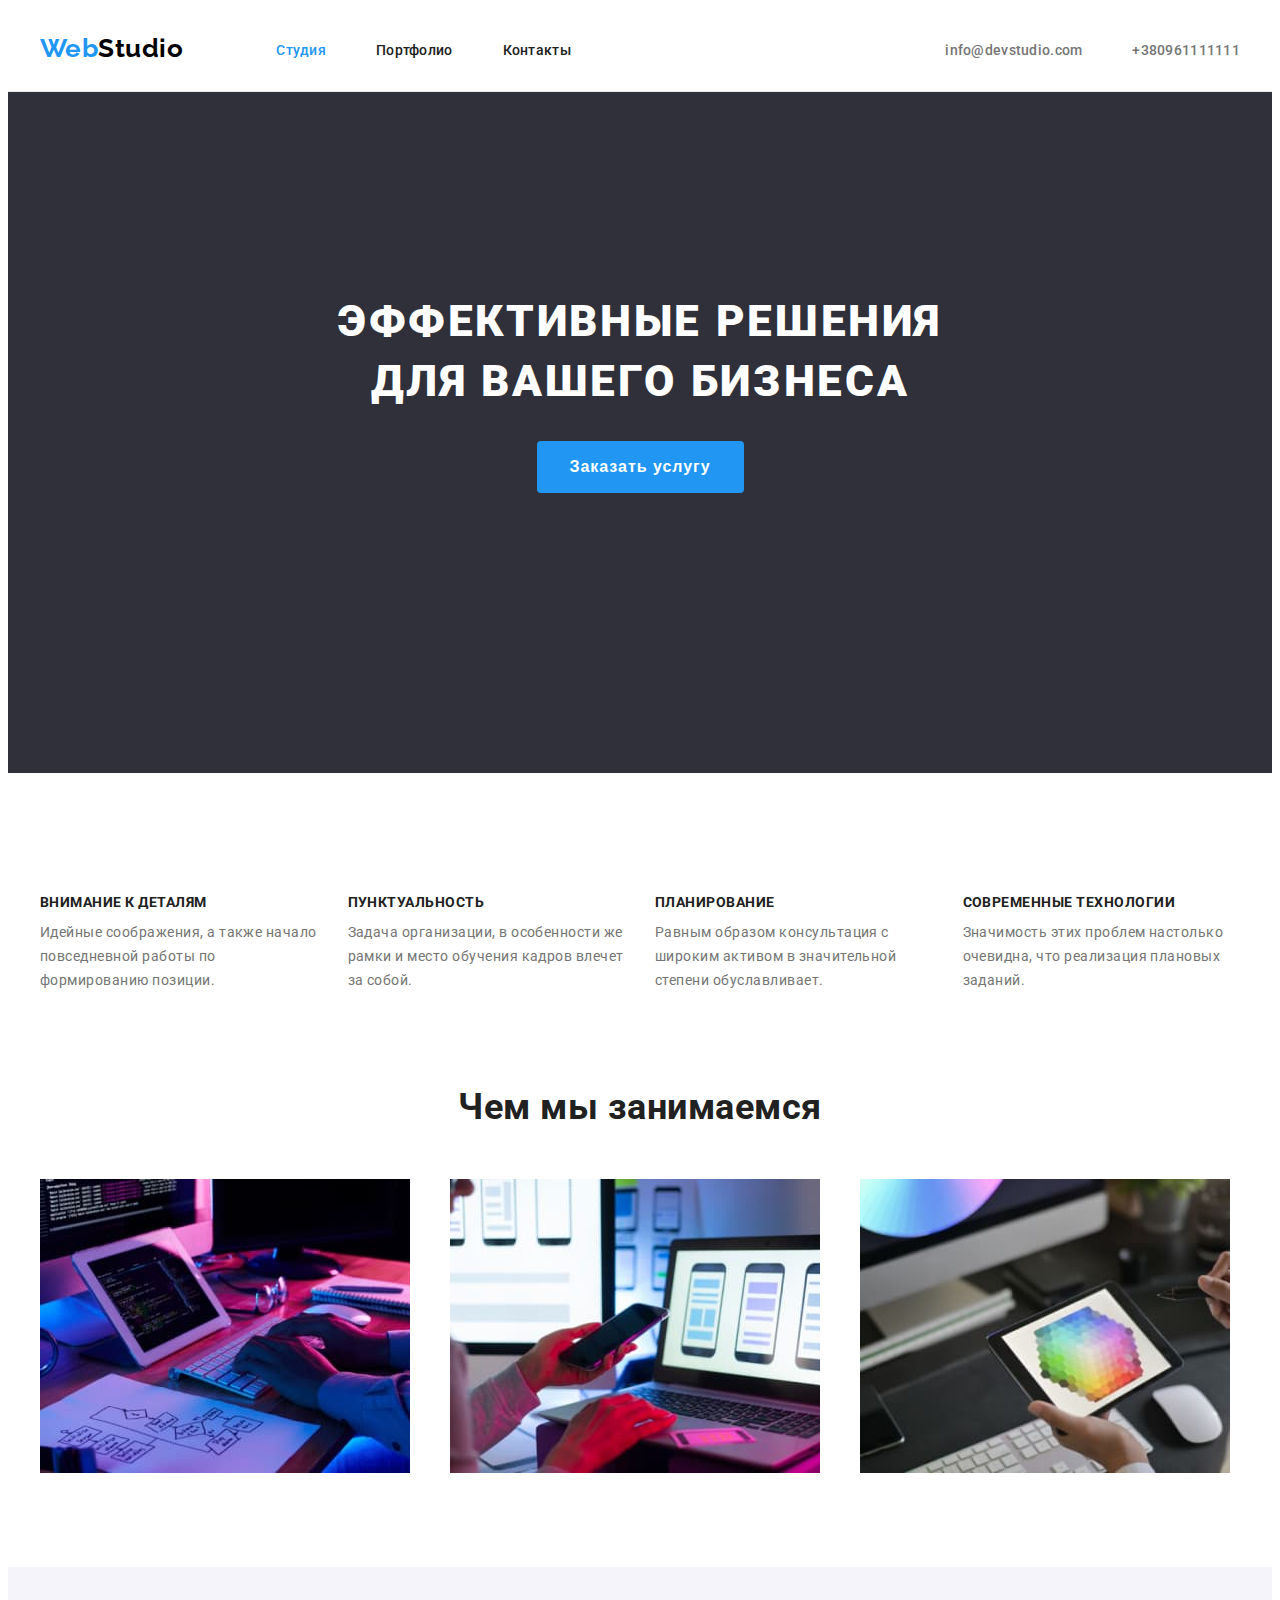
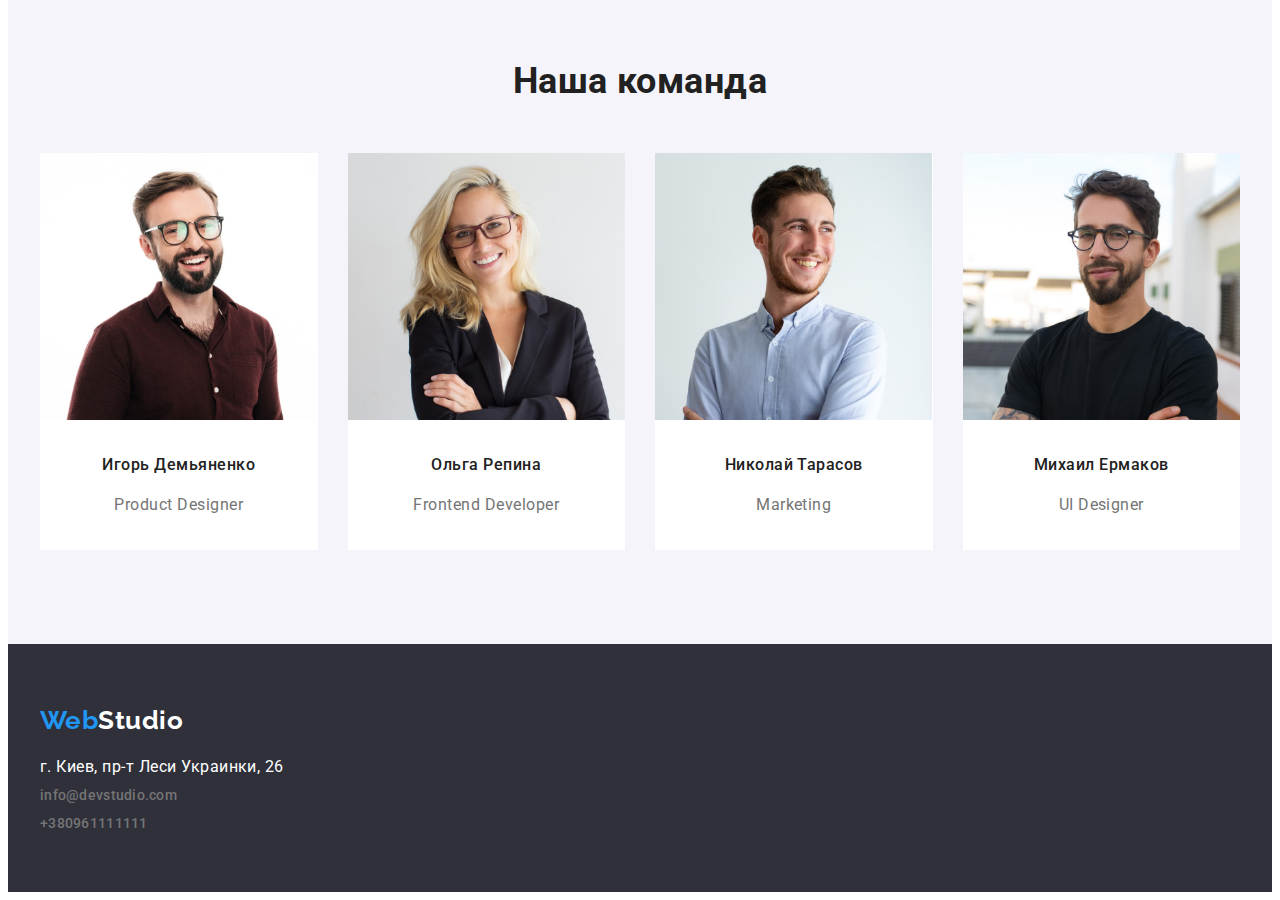
==== index.html @ ab089c3b "clone repositories" ====
<!DOCTYPE html>
<html lang="ru">
  <head>
    <meta charset="UTF-8" />
    <meta http-equiv="X-UA-Compatible" content="IE=edge" />
    <meta name="viewport" content="width=device-width, initial-scale=1.0" />
    <title>WebStudio</title>
    <link rel="preconnect" href="https://fonts.googleapis.com" />
    <link rel="preconnect" href="https://fonts.gstatic.com" crossorigin />
    <link
      href="https://fonts.googleapis.com/css2?family=Raleway:wght@700&family=Roboto:wght@400;500;700;900&display=swap"
      rel="stylesheet"
    />
    <link
      rel="stylesheet"
      href="https://cdnjs.cloudflare.com/ajax/libs/modern-normalize/1.1.0/modern-normalize.min.css"
      integrity="sha512-wpPYUAdjBVSE4KJnH1VR1HeZfpl1ub8YT/NKx4PuQ5NmX2tKuGu6U/JRp5y+Y8XG2tV+wKQpNHVUX03MfMFn9Q=="
      crossorigin="anonymous"
      referrerpolicy="no-referrer"
    />
    <link rel="stylesheet" href="./css/style.css" />
  </head>
  <body>
    <header class="page-header">
      <!-- Навигация по сайту -->
      <div class="container">
        <div class="container-flex">
          <nav class="site-nav">
            <a class="logo" href="./index.html" lang="en">
              <span class="logo-style">Web</span>Studio
            </a>
            <ul class="site-nav">
              <li class="list">
                <a class="link link-style" href="./index.html">Студия</a>
              </li>

              <li class="list">
                <a class="link" href="./portfolio.html">Портфолио</a>
              </li>

              <li class="list">
                <a class="link" href="">Контакты</a>
              </li>
            </ul>
          </nav>
          <!-- Контакты -->
          <ul class="contacts">
            <li class="list">
              <a class="link" href="mailto:info@devstudio.com"
                >info@devstudio.com</a
              >
            </li>

            <li class="list">
              <a class="link" href="tell:+380961111111"
                >+380961111111</a
              >
            </li>
          </ul>
        </div>
      </div>
    </header>

    <!-- Герой -->
    <main>
      <section class="hero">
        <div class="container">
          <h1 class="hero-title">Эффективные решения для вашего бизнеса</h1>
          <button class="hero-btn" type="button">Заказать услугу</button>
        </div>
      </section>
      <!-- Особенности -->
      <section class="section">
        <div class="container">
          <h2 class="hidden">Преимущества</h2>
          <ul class="features-list">
            <li class="list">
              <h3 class="section-subtitle">Внимание к деталям</h3>
              <p class="section-text">
                Идейные соображения, а также начало повседневной работы по
                формированию позиции.
              </p>
            </li>

            <li class="list">
              <h3 class="section-subtitle">Пунктуальность</h3>
              <p class="section-text">
                Задача организации, в особенности же рамки и место обучения
                кадров влечет за собой.
              </p>
            </li>

            <li class="list">
              <h3 class="section-subtitle">Планирование</h3>
              <p class="section-text">
                Равным образом консультация с широким активом в значительной
                степени обуславливает.
              </p>
            </li>

            <li class="list">
              <h3 class="section-subtitle">Современные технологии</h3>
              <p class="section-text">
                Значимость этих проблем настолько очевидна, что реализация
                плановых заданий.
              </p>
            </li>
          </ul>
        </div>
      </section>
      <!-- Чем мы занимаемся -->
      <section class="section section-gap">
        <div class="container">
          <h2 class="section-title">Чем мы занимаемся</h2>
          <ul class="images-list">
            <li class="image">
              <img
                src="./images/img-one.jpg"
                alt="Человек печатает на клавиатуре"
              />
            </li>

            <li class="image">
              <img
                src="./images/img-two.jpg"
                alt="Человек выбирает интерефейс на телефоне"
              />
            </li>

            <li class="image">
              <img
                class="img"
                src="./images/img-three.jpg"
                alt="Человек рисует на планшете"
              />
            </li>
          </ul>
        </div>
      </section>
      <!-- Команда -->
      <section class="section section-color">
        <div class="container">
          <h2 class="section-title">Наша команда</h2>
          <ul class="team-list">
            <li class="team-member">
              <div class="image-thumb">
                <img
                  src="./images/photo-one.jpg"
                  alt="Фото члена команды"
                />
              </div>

              <div class="card-userpic">
                <h3 class="userpic">Игорь Демьяненко</h3>
                <p class="userpic-description" lang="en">Product Designer</p>
              </div>
            </li>

            <li class="team-member">
              <div class="image-thumb">
                <img
                  src="./images/photo-two.jpg"
                  alt="Фото члена команды"
                />
              </div>

              <div class="card-userpic">
                <h3 class="userpic">Ольга Репина</h3>
                <p class="userpic-description" lang="en">Frontend Developer</p>
              </div>
            </li>

            <li class="team-member">
              <div class="image-thumb">
                <img
                  src="./images/photo-three.jpg"
                  alt="Фото члена команды"
                />
              </div>

              <div class="card-userpic">
                <h3 class="userpic">Николай Тарасов</h3>
                <p class="userpic-description" lang="en">Marketing</p>
              </div>
            </li>

            <li class="team-member">
              <div class="image-thumb">
                <img
                  src="./images/photo-four.jpg"
                  alt="Фото члена команды"
                />
              </div>

              <div class="card-userpic">
                <h3 class="userpic">Михаил Ермаков</h3>
                <p class="userpic-description" lang="en">UI Designer</p>
              </div>
            </li>
          </ul>
        </div>
      </section>
    </main>
    <!-- Подвал -->
    <footer class="footer">
      <div class="container footer-container">
        <a class="logo" href="./index.html" lang="en">
          <span class="logo-style">Web</span
          ><span class="logo-style-footer">Studio</span></a
        >
        <address class="footer-text">г. Киев, пр-т Леси Украинки, 26</address>
        <ul class="footer-contacts-list">
          <li class="list">
            <a class="link" href="mailto:info@devstudio.com"
              >info@devstudio.com</a
            >
          </li>

          <li class="list">
            <a class="link" href="tell:+380961111111"
              >+380961111111</a
            >
          </li>
        </ul>
      </div>
    </footer>
  </body>
</html>
---- css/style.css ----
/* Utilites */
:root {
  --primery-text-color: #757575;
  --title-text-color: #212121;
  --accent-color: #fff;
  --style-color: #2196f3;
  --gap: 30px;
  --section-gap: 50px;
}

body {
  color: var(--primery-text-color);
  font-family: Roboto, sans-serif;
  letter-spacing: 0.03em;
  background-color: var(--accent-color);
}

h1,
h2,
h3,
h4,
h5,
h6,
ul,
p {
  margin: 0;
  padding: 0;
  list-style: none;
}

img {
  max-width: 100%;
  height: auto;
  display: block;
}

.container {
  width: 1200px;
  margin-left: auto;
  margin-right: auto;
  padding-left: 15px;
  padding-right: 15px;
}

.container-flex {
  display: flex;
}

.hidden {
  visibility: hidden;
}


/* Header */
.page-header {
  border-bottom: 1px solid #ececec;
}

/* Logo */
.logo {
  font-family: Raleway, sans-serif;
  font-weight: 700;
  font-size: 26px;
  line-height: 1.3;
  text-decoration: none;

  color: #000;

  margin-right: 93px;
  margin-top: 24px;
  margin-bottom: 25px;
}

.logo-style {
  color: var(--style-color);
}

.logo-style-footer {
  color: var(--accent-color);
}

/* Site navigation */
.site-nav {
  display: flex;
  align-items: center;
}

.site-nav .list + .list {
  margin-left: var(--section-gap);
}

.site-nav .link {
  font-weight: 500;
  font-size: 14px;
  line-height: 1.14;
  letter-spacing: 0.02em;
  text-decoration: none;

  padding-top: 10px;
  padding-bottom: 10px;

  color: var(--title-text-color);
}

.site-nav .link:hover,
.site-nav .link:focus {
  color: var(--style-color);
}

.site-nav .link-style {
  color: var(--style-color);
}

/* Contacts */
.contacts {
  display: flex;
  margin-left: auto;
  align-items: center;
}

.contacts .list + .list {
  margin-left: var(--section-gap);
}

.contacts .link {
  text-decoration: none;
  font-weight: 500;
  font-size: 14px;
  line-height: 1.14;
  letter-spacing: 0.02em;

  padding-top: 10px;
  padding-bottom: 10px;

  color: inherit;
}

.contacts .link:hover,
.contacts .link:focus {
  color: var(--style-color);
}

/* Hero */
.hero {
  background-color: #2f303a;
  text-align: center;
  padding-top: 200px;
  padding-bottom: 280px;
}

.hero-title {
  font-weight: 900;
  font-size: 44px;
  line-height: 1.36;
  letter-spacing: 0.06em;
  text-transform: uppercase;
  color: var(--accent-color);

  max-width: 696px;
  margin-bottom: var(--gap);
  margin-left: auto;
  margin-right: auto;
}

.hero-btn {
  cursor: pointer;
  font-weight: 700;
  font-size: 16px;
  line-height: 1.87;
  align-items: center;
  letter-spacing: 0.06em;

  color: var(--accent-color);
  background-color: var(--style-color);

  padding: 10px 32px;
  border: 1px solid transparent;
  border-radius: 4px;
}

.hero-btn:hover,
.hero-btn:focus {
  background-color: #188ce8;
}

/* Sections */
.section {
  padding-top: 94px;
  padding-bottom: 94px;
}

/* Features */
.section-title {
  font-weight: 700;
  font-size: 36px;
  line-height: 1.16;
  text-align: center;
  color: var(--title-text-color);
}

.section-subtitle {
  font-weight: 700;
  font-size: 14px;
  line-height: 1.14;
  text-transform: uppercase;
  color: var(--title-text-color);
  margin-bottom: 10px;
}

.section-text {
  font-size: 14px;
  line-height: 1.71;
}

.section-color {
  background-color: #f5f4fa;
}

.features-list {
  display: flex;
  flex-wrap: wrap;
  margin-left: calc(-1 * var(--gap));
  margin-top: calc(-1 * var(--gap));
}

.features-list > .list {
  flex-basis: calc(100% / 4 - var(--gap));
  margin-left: var(--gap);
  margin-top: var(--gap);
}

/* Our classes */

.section-gap {
  padding-top: 0;
}

.section-title {
  margin-bottom: var(--section-gap);
}

.images-list {
  display: flex;
  flex-wrap: wrap;
  margin-left: calc(-1 * var(--gap));
  margin-top: calc(-1 * var(--gap));
}

.images-list > .image {
  flex-basis: calc(100% / 3 - 30px);
  margin-left: var(--gap);
  margin-top: var(--gap);
}

/* Our team */
section-title {
  margin-bottom: var(--section-gap);
}

.team-list {
  display: flex;
  flex-wrap: wrap;
  margin-left: calc(-1 * var(--gap));
  margin-top: calc(-1 * var(--gap));
}

.team-list > .team-member {
  flex-basis: calc(100% / 4 - 30px);
  margin-left: var(--gap);
  margin-top: var(--gap);

  background-color: var(--accent-color);
}

.userpic {
  font-weight: 500;
  font-size: 16px;
  line-height: 1.87;
  text-align: center;
  color: var(--title-text-color);
  margin-bottom: 10px;
}

.userpic-description {
  font-size: 16px;
  line-height: 1.87;
  text-align: center;
}

.card-userpic {
  padding-top: 30px;
  padding-bottom: 30px;
}

/* Buttons*/
.button {
  display: flex;
  justify-content: center;
  margin-bottom: var(--section-gap);
}

.button .list-button {
  color: var(--title-text-color);
  background-color: #f5f4fa;
  cursor: pointer;
}

.button .list-button:focus,
.button .list-button:hover {
  color: var(--accent-color);
  background-color: var(--style-color);
}

.button .list + .list {
  margin-left: 8px;
}

.list-button {
  font-family: inherit;
  font-weight: 500;
  font-size: 16px;
  line-height: 1.62;
  text-align: center;

  padding: 6px 22px;

  border: 1px solid transparent;
  border-radius: 4px;
}

/* Our produtcs */
.products-list {
  display: flex;
  flex-wrap: wrap;
  margin-left: calc(-1 * var(--gap));
  margin-top: calc(-1 * var(--gap));
}

.products-list > .our-products {
  flex-basis: calc(100% / 3 - var(--gap));
  margin-left: var(--gap);
  margin-top: var(--gap);
}

.img-description {
  padding: 20px 24px;
  border-bottom: 1px solid #eeeeee;
  border-left: 1px solid #eeeeee;
  border-right: 1px solid #eeeeee;
}

.item {
  font-weight: 700;
  font-size: 18px;
  line-height: 2;
  letter-spacing: 0.06em;
  color: var(--title-text-color);
  margin-bottom: 4px;
}

.item-description {
  font-size: 16px;
  line-height: 1.87;
}

/* Footer */
.footer {
  background-color: #2f303a;
}

.footer-container {
  padding-top: 60px;
  padding-bottom: 60px;
}

.footer .footer-text {
  color: var(--accent-color);
  font-style: normal;
}

.footer .link {
  text-decoration: none;
  font-weight: 500;
  font-size: 14px;
  line-height: 1.14;
  letter-spacing: 0.02em;
  color: inherit;
}

.footer .link:hover,
.footer .link:focus {
  color: var(--style-color);
}

.footer-text {
  margin-bottom: 9px;
  margin-top: 20px;
}

.footer-contacts-list .list + .list {
  margin-top: 9px;
}
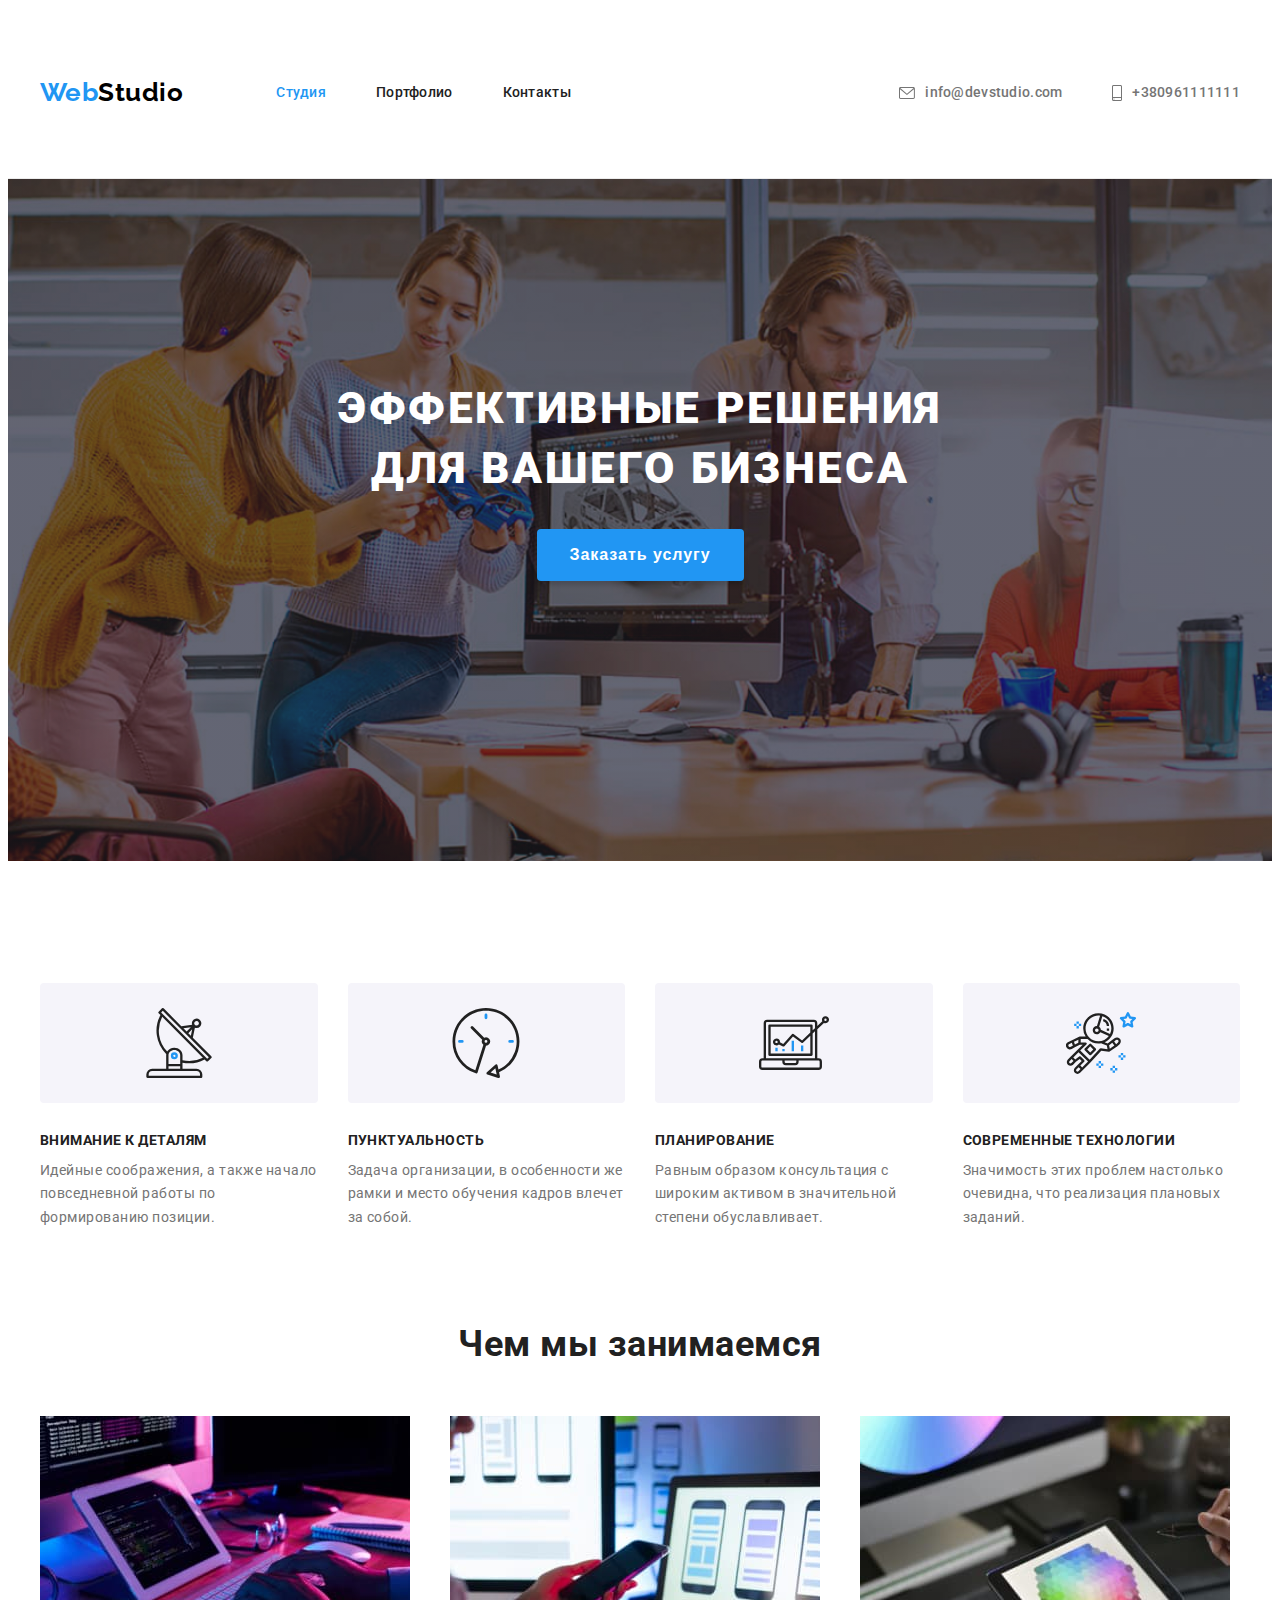
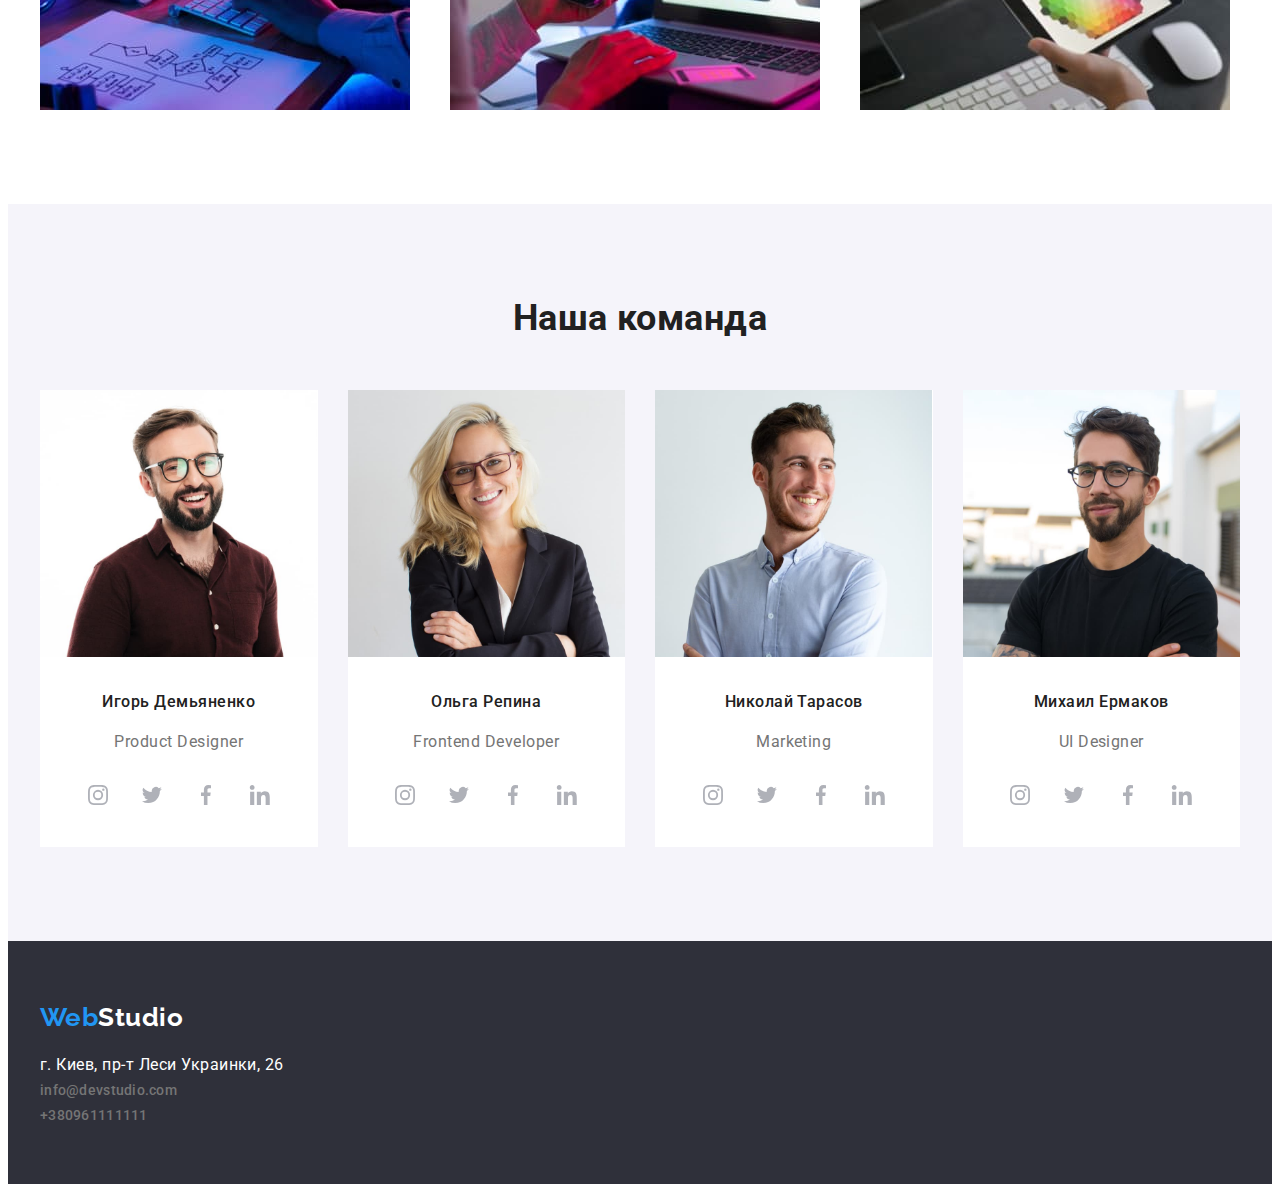
==== commit a1a0e1e1: "Добавляет иконки." ====
--- a/index.html
+++ b/index.html
@@ -46,15 +46,21 @@
           <!-- Контакты -->
           <ul class="contacts">
             <li class="list">
-              <a class="link" href="mailto:info@devstudio.com"
-                >info@devstudio.com</a
-              >
-            </li>
-
-            <li class="list">
-              <a class="link" href="tell:+380961111111"
-                >+380961111111</a
-              >
+              <a class="link" href="mailto:info@devstudio.com">
+                <svg class="contacts-icon" width="16px" heith="12px">
+                  <use href="./images/sprite.svg#icon-envelope"></use>
+                </svg>
+                info@devstudio.com
+              </a>
+            </li>
+
+            <li class="list">
+              <a class="link" href="tell:+380961111111">
+                <svg class="contacts-icon" width="10px" heith="16px">
+                  <use href="./images/sprite.svg#icon-smartphone"></use>
+                </svg>
+                +380961111111
+              </a>
             </li>
           </ul>
         </div>
@@ -75,6 +81,12 @@
           <h2 class="hidden">Преимущества</h2>
           <ul class="features-list">
             <li class="list">
+              <div class="background-icon">
+                <svg class="feature-icon" width="70px" heith="70px">
+                  <use href="./images/sprite.svg#icon-antenna"></use>
+                </svg>
+              </div>
+
               <h3 class="section-subtitle">Внимание к деталям</h3>
               <p class="section-text">
                 Идейные соображения, а также начало повседневной работы по
@@ -83,6 +95,12 @@
             </li>
 
             <li class="list">
+              <div class="background-icon">
+                <svg class="feature-icon" width="70px" heith="70px">
+                  <use href="./images/sprite.svg#icon-clock"></use>
+                </svg>
+              </div>
+
               <h3 class="section-subtitle">Пунктуальность</h3>
               <p class="section-text">
                 Задача организации, в особенности же рамки и место обучения
@@ -91,6 +109,12 @@
             </li>
 
             <li class="list">
+              <div class="background-icon">
+                <svg class="feature-icon" width="70px" heith="70px">
+                  <use href="./images/sprite.svg#icon-diagram"></use>
+                </svg>
+              </div>
+
               <h3 class="section-subtitle">Планирование</h3>
               <p class="section-text">
                 Равным образом консультация с широким активом в значительной
@@ -99,6 +123,12 @@
             </li>
 
             <li class="list">
+              <div class="background-icon">
+                <svg class="feature-icon" width="70px" heith="70px">
+                  <use href="./images/sprite.svg#icon-astronaut"></use>
+                </svg>
+              </div>
+
               <h3 class="section-subtitle">Современные технологии</h3>
               <p class="section-text">
                 Значимость этих проблем настолько очевидна, что реализация
@@ -144,57 +174,57 @@
           <ul class="team-list">
             <li class="team-member">
               <div class="image-thumb">
-                <img
-                  src="./images/photo-one.jpg"
-                  alt="Фото члена команды"
-                />
+                <img src="./images/photo-one.jpg" alt="Фото члена команды" />
               </div>
 
               <div class="card-userpic">
                 <h3 class="userpic">Игорь Демьяненко</h3>
                 <p class="userpic-description" lang="en">Product Designer</p>
-              </div>
-            </li>
-
-            <li class="team-member">
-              <div class="image-thumb">
-                <img
-                  src="./images/photo-two.jpg"
-                  alt="Фото члена команды"
-                />
+                <svg class="social-icon">
+                  <use href="./images/sprite.svg#icon-Social-links"></use>
+                </svg>
+              </div>
+            </li>
+
+            <li class="team-member">
+              <div class="image-thumb">
+                <img src="./images/photo-two.jpg" alt="Фото члена команды" />
               </div>
 
               <div class="card-userpic">
                 <h3 class="userpic">Ольга Репина</h3>
                 <p class="userpic-description" lang="en">Frontend Developer</p>
-              </div>
-            </li>
-
-            <li class="team-member">
-              <div class="image-thumb">
-                <img
-                  src="./images/photo-three.jpg"
-                  alt="Фото члена команды"
-                />
+                <svg class="social-icon">
+                  <use href="./images/sprite.svg#icon-Social-links"></use>
+                </svg>
+              </div>
+            </li>
+
+            <li class="team-member">
+              <div class="image-thumb">
+                <img src="./images/photo-three.jpg" alt="Фото члена команды" />
               </div>
 
               <div class="card-userpic">
                 <h3 class="userpic">Николай Тарасов</h3>
                 <p class="userpic-description" lang="en">Marketing</p>
-              </div>
-            </li>
-
-            <li class="team-member">
-              <div class="image-thumb">
-                <img
-                  src="./images/photo-four.jpg"
-                  alt="Фото члена команды"
-                />
+                <svg class="social-icon">
+                  <use href="./images/sprite.svg#icon-Social-links"></use>
+                </svg>
+              </div>
+            </li>
+
+            <li class="team-member">
+              <div class="image-thumb">
+                <img src="./images/photo-four.jpg" alt="Фото члена команды" />
               </div>
 
               <div class="card-userpic">
                 <h3 class="userpic">Михаил Ермаков</h3>
                 <p class="userpic-description" lang="en">UI Designer</p>
+                <svg class="social-icon">
+                  <use href="./images/sprite.svg#icon-Social-links"></use>
+                </svg>
               </div>
             </li>
           </ul>
@@ -217,9 +247,7 @@
           </li>
 
           <li class="list">
-            <a class="link" href="tell:+380961111111"
-              >+380961111111</a
-            >
+            <a class="link" href="tell:+380961111111">+380961111111</a>
           </li>
         </ul>
       </div>
--- a/css/style.css
+++ b/css/style.css
@@ -6,6 +6,7 @@
   --style-color: #2196f3;
   --gap: 30px;
   --section-gap: 50px;
+  --social-links-color: #AFB1B8;
 }
 
 body {
@@ -50,7 +51,6 @@
   visibility: hidden;
 }
 
-
 /* Header */
 .page-header {
   border-bottom: 1px solid #ececec;
@@ -140,12 +140,36 @@
   color: var(--style-color);
 }
 
+.list .link {
+  display: flex;
+  align-items: center;
+}
+
+.contacts-icon {
+  margin-right: 10px;
+  fill: currentColor;
+}
+
 /* Hero */
 .hero {
   background-color: #2f303a;
   text-align: center;
   padding-top: 200px;
   padding-bottom: 280px;
+  max-width: 1600px;
+
+  margin-left: auto;
+  margin-right: auto;
+
+  background-image: linear-gradient(
+      to right,
+      rgba(47, 48, 58, 0.4),
+      rgba(47, 48, 58, 0.4)
+    ),
+    url(../images/Img.jpg);
+  background-repeat: no-repeat;
+  background-size: cover;
+  background-position: center;
 }
 
 .hero-title {
@@ -169,6 +193,7 @@
   line-height: 1.87;
   align-items: center;
   letter-spacing: 0.06em;
+  box-shadow: 0px 4px 4px rgba(0, 0, 0, 0.15);
 
   color: var(--accent-color);
   background-color: var(--style-color);
@@ -229,6 +254,20 @@
   margin-top: var(--gap);
 }
 
+.background-icon {
+  display: flex;
+  background: #f5f4fa;
+  border-radius: 4px;
+
+  margin-bottom: var(--gap);
+  max-height: 120px;
+}
+
+.feature-icon {
+  margin-left: auto;
+  margin-right: auto;
+}
+
 /* Our classes */
 
 .section-gap {
@@ -285,11 +324,29 @@
   font-size: 16px;
   line-height: 1.87;
   text-align: center;
+  margin-bottom: 16px;
 }
 
 .card-userpic {
   padding-top: 30px;
   padding-bottom: 30px;
+}
+
+.social-icon {
+  display: flex;
+  margin-left: auto;
+  margin-right: auto;
+  max-width: 206px;
+  max-height: 44px;
+  fill: var(--social-links-color);
+
+  cursor: pointer;
+}
+
+.social-icon:focus,
+.social-icon:hover {
+  fill: var(--accent-color);
+  background-color: var(--style-color);
 }
 
 /* Buttons*/
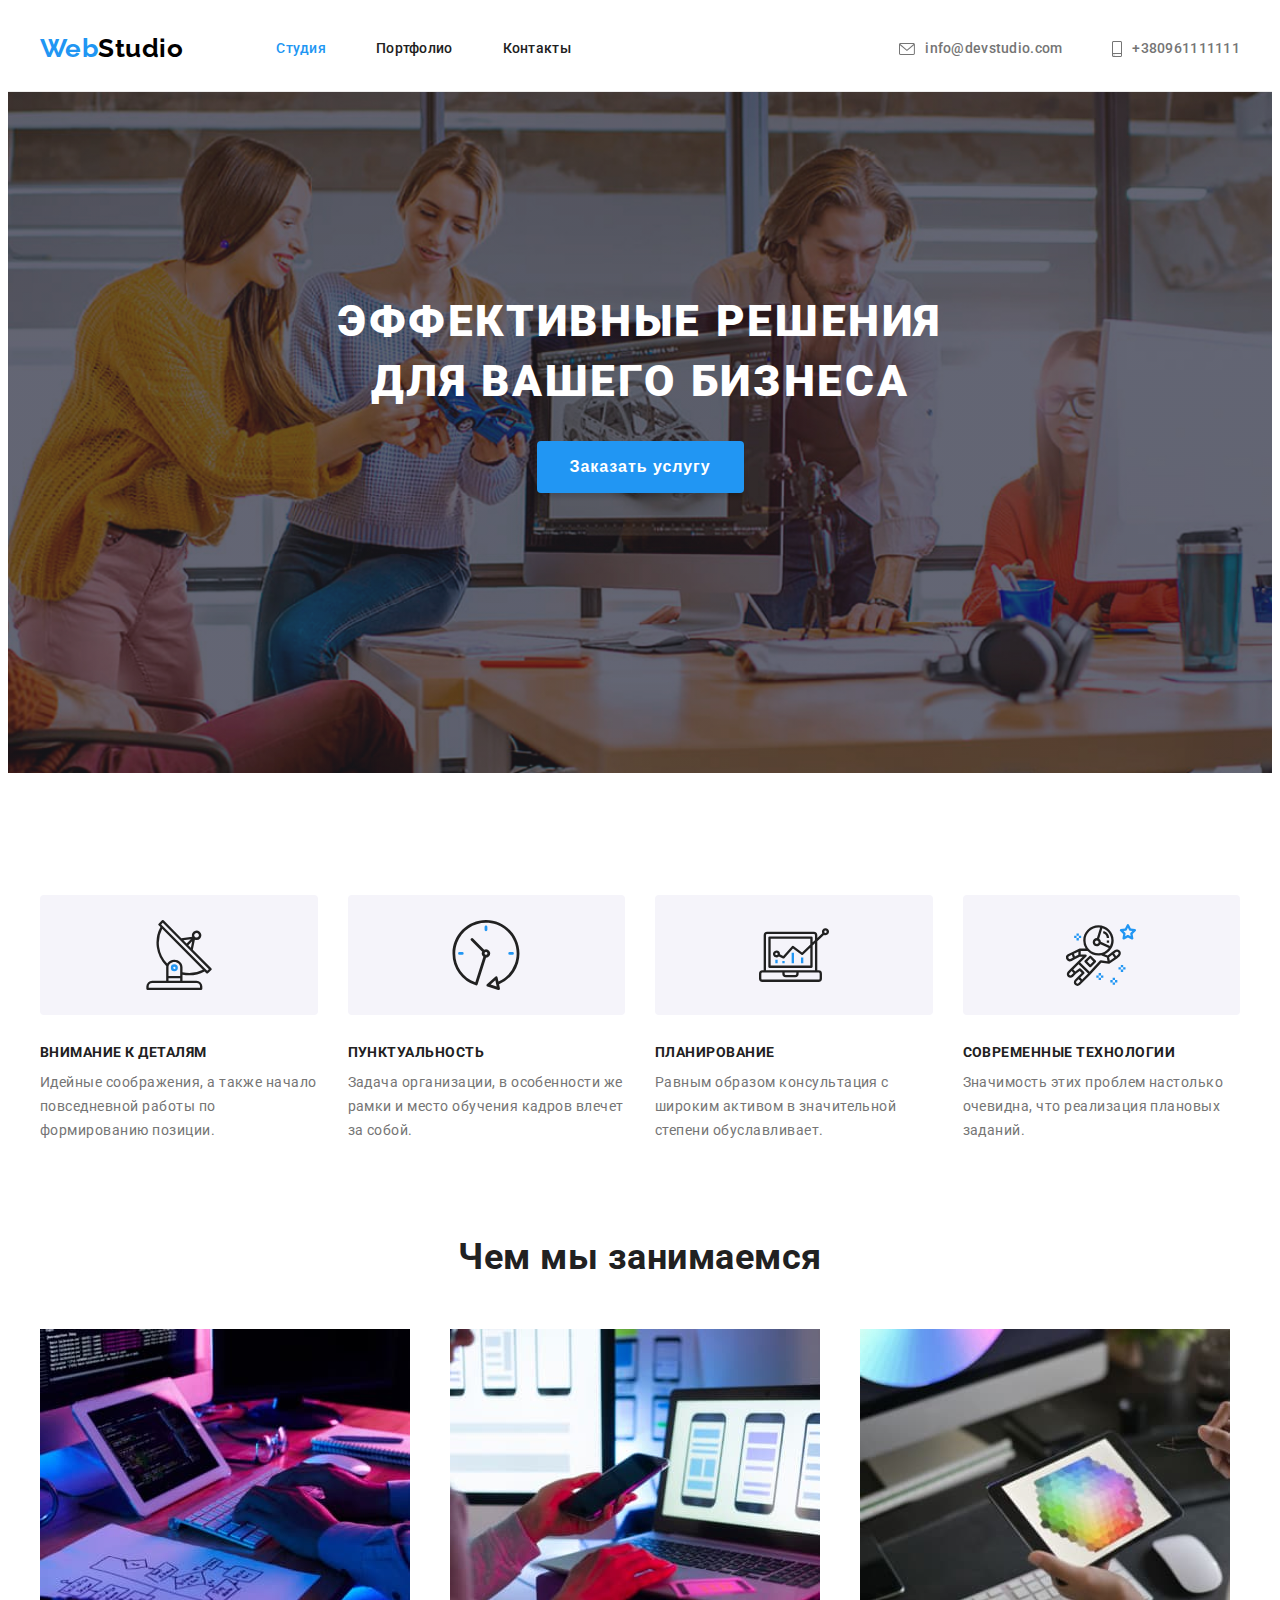
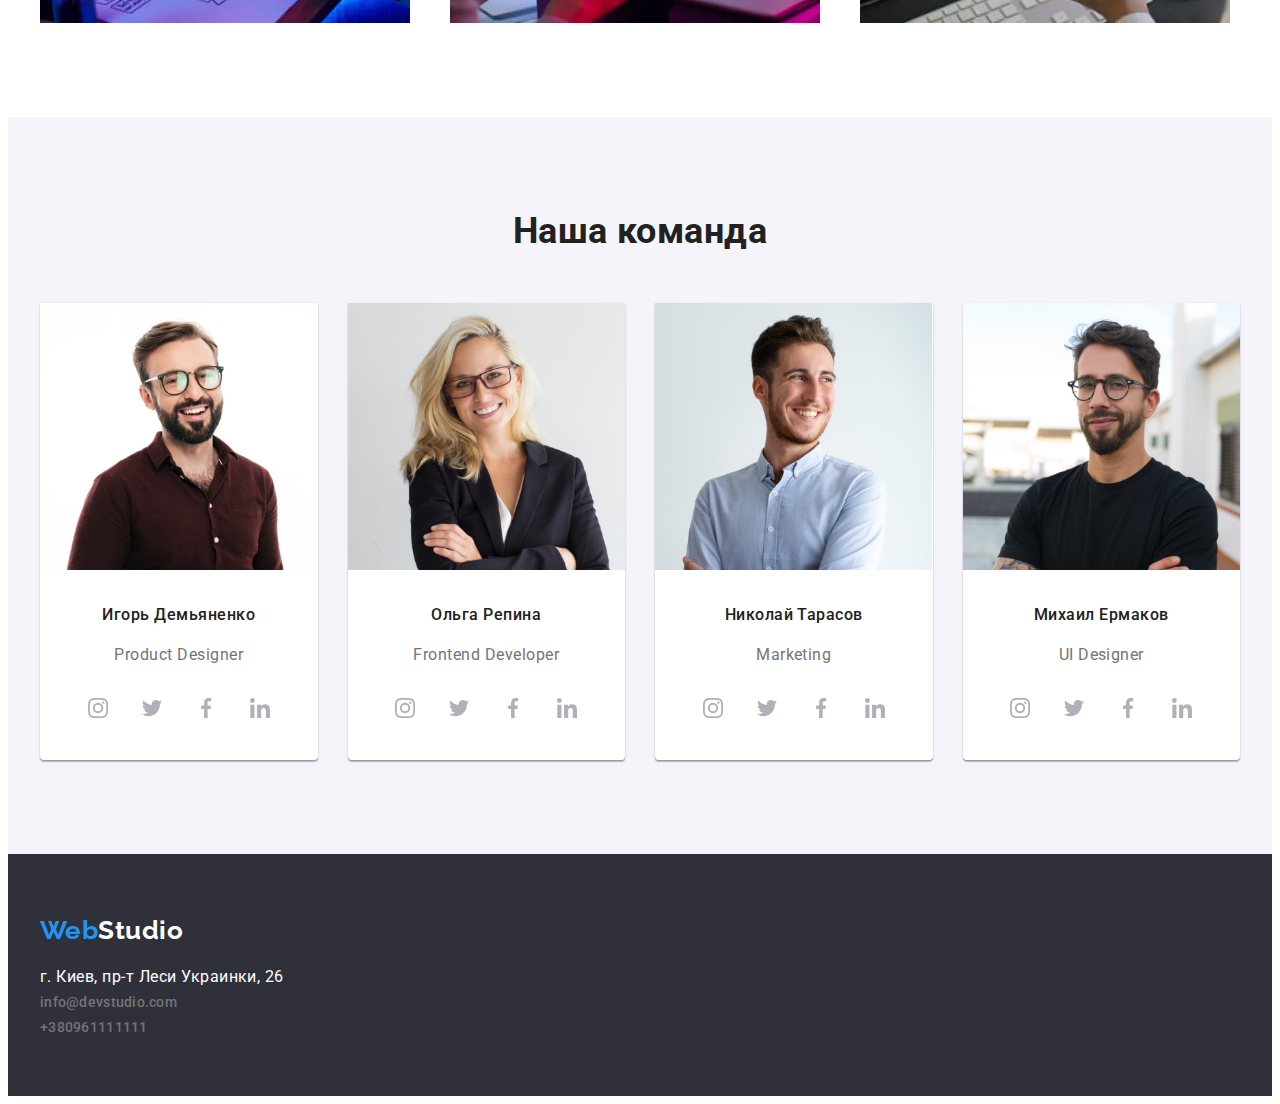
==== commit b7e5b3a2: "Добавляет иконки соц. сетей" ====
--- a/index.html
+++ b/index.html
@@ -47,7 +47,7 @@
           <ul class="contacts">
             <li class="list">
               <a class="link" href="mailto:info@devstudio.com">
-                <svg class="contacts-icon" width="16px" heith="12px">
+                <svg class="contacts-icon" width="16px" height="12px">
                   <use href="./images/sprite.svg#icon-envelope"></use>
                 </svg>
                 info@devstudio.com
@@ -56,7 +56,7 @@
 
             <li class="list">
               <a class="link" href="tell:+380961111111">
-                <svg class="contacts-icon" width="10px" heith="16px">
+                <svg class="contacts-icon" width="10px" height="16px">
                   <use href="./images/sprite.svg#icon-smartphone"></use>
                 </svg>
                 +380961111111
@@ -82,7 +82,7 @@
           <ul class="features-list">
             <li class="list">
               <div class="background-icon">
-                <svg class="feature-icon" width="70px" heith="70px">
+                <svg class="feature-icon" width="70px" height="70px">
                   <use href="./images/sprite.svg#icon-antenna"></use>
                 </svg>
               </div>
@@ -96,7 +96,7 @@
 
             <li class="list">
               <div class="background-icon">
-                <svg class="feature-icon" width="70px" heith="70px">
+                <svg class="feature-icon" width="70px" height="70px">
                   <use href="./images/sprite.svg#icon-clock"></use>
                 </svg>
               </div>
@@ -110,7 +110,7 @@
 
             <li class="list">
               <div class="background-icon">
-                <svg class="feature-icon" width="70px" heith="70px">
+                <svg class="feature-icon" width="70px" height="70px">
                   <use href="./images/sprite.svg#icon-diagram"></use>
                 </svg>
               </div>
@@ -124,7 +124,7 @@
 
             <li class="list">
               <div class="background-icon">
-                <svg class="feature-icon" width="70px" heith="70px">
+                <svg class="feature-icon" width="70px" height="70px">
                   <use href="./images/sprite.svg#icon-astronaut"></use>
                 </svg>
               </div>
@@ -180,9 +180,29 @@
               <div class="card-userpic">
                 <h3 class="userpic">Игорь Демьяненко</h3>
                 <p class="userpic-description" lang="en">Product Designer</p>
-                <svg class="social-icon">
-                  <use href="./images/sprite.svg#icon-Social-links"></use>
-                </svg>
+                <div class="img-container">
+                  <a class="social-link" href="">
+                    <svg class="social-icon" width="20px" height="20px">
+                      <use href="./images/sprite.svg#icon-instagram"></use>
+                    </svg>
+                  </a>
+
+                  <a class="social-link" href="">
+                    <svg class="social-icon" width="20px" height="20px">
+                      <use href="./images/sprite.svg#icon-twitter"></use>
+                    </svg>
+                  </a>
+                  <a class="social-link" href="">
+                    <svg class="social-icon" width="20px" height="20px">
+                      <use href="./images/sprite.svg#icon-facebook"></use>
+                    </svg>
+                  </a>
+                  <a class="social-link" href="">
+                    <svg class="social-icon" width="20px" height="20px">
+                      <use href="./images/sprite.svg#icon-linkedin"></use>
+                    </svg>
+                  </a>
+                </div>
               </div>
             </li>
 
@@ -194,9 +214,28 @@
               <div class="card-userpic">
                 <h3 class="userpic">Ольга Репина</h3>
                 <p class="userpic-description" lang="en">Frontend Developer</p>
-                <svg class="social-icon">
-                  <use href="./images/sprite.svg#icon-Social-links"></use>
-                </svg>
+                <div class="img-container">
+                  <a class="social-link" href="">
+                    <svg class="social-icon" width="20px" height="20px">
+                      <use href="./images/sprite.svg#icon-instagram"></use>
+                    </svg>
+                  </a>
+                  <a class="social-link" href="">
+                    <svg class="social-icon" width="20px" height="20px">
+                      <use href="./images/sprite.svg#icon-twitter"></use>
+                    </svg>
+                  </a>
+                  <a class="social-link" href="">
+                    <svg class="social-icon" width="20px" height="20px">
+                      <use href="./images/sprite.svg#icon-facebook"></use>
+                    </svg>
+                  </a>
+                  <a class="social-link" href="">
+                    <svg class="social-icon" width="20px" height="20px">
+                      <use href="./images/sprite.svg#icon-linkedin"></use>
+                    </svg>
+                  </a>
+                </div>
               </div>
             </li>
 
@@ -208,9 +247,28 @@
               <div class="card-userpic">
                 <h3 class="userpic">Николай Тарасов</h3>
                 <p class="userpic-description" lang="en">Marketing</p>
-                <svg class="social-icon">
-                  <use href="./images/sprite.svg#icon-Social-links"></use>
-                </svg>
+                <div class="img-container">
+                  <a class="social-link" href="">
+                    <svg class="social-icon" width="20px" height="20px">
+                      <use href="./images/sprite.svg#icon-instagram"></use>
+                    </svg>
+                  </a>
+                  <a class="social-link" href="">
+                    <svg class="social-icon" width="20px" height="20px">
+                      <use href="./images/sprite.svg#icon-twitter"></use>
+                    </svg>
+                  </a>
+                  <a class="social-link" href="">
+                    <svg class="social-icon" width="20px" height="20px">
+                      <use href="./images/sprite.svg#icon-facebook"></use>
+                    </svg>
+                  </a>
+                  <a class="social-link" href="">
+                    <svg class="social-icon" width="20px" height="20px">
+                      <use href="./images/sprite.svg#icon-linkedin"></use>
+                    </svg>
+                  </a>
+                </div>
               </div>
             </li>
 
@@ -222,9 +280,29 @@
               <div class="card-userpic">
                 <h3 class="userpic">Михаил Ермаков</h3>
                 <p class="userpic-description" lang="en">UI Designer</p>
-                <svg class="social-icon">
-                  <use href="./images/sprite.svg#icon-Social-links"></use>
-                </svg>
+
+                <div class="img-container">
+                  <a class="social-link" href="">
+                    <svg class="social-icon" width="20px" height="20px">
+                      <use href="./images/sprite.svg#icon-instagram"></use>
+                    </svg>
+                  </a>
+                  <a class="social-link" href="">
+                    <svg class="social-icon" width="20px" height="20px">
+                      <use href="./images/sprite.svg#icon-twitter"></use>
+                    </svg>
+                  </a>
+                  <a class="social-link" href="">
+                    <svg class="social-icon" width="20px" height="20px">
+                      <use href="./images/sprite.svg#icon-facebook"></use>
+                    </svg>
+                  </a>
+                  <a class="social-link" href="">
+                    <svg class="social-icon" width="20px" height="20px">
+                      <use href="./images/sprite.svg#icon-linkedin"></use>
+                    </svg>
+                  </a>
+                </div>
               </div>
             </li>
           </ul>
--- a/css/style.css
+++ b/css/style.css
@@ -6,7 +6,7 @@
   --style-color: #2196f3;
   --gap: 30px;
   --section-gap: 50px;
-  --social-links-color: #AFB1B8;
+  --social-links-color: #afb1b8;
 }
 
 body {
@@ -258,9 +258,10 @@
   display: flex;
   background: #f5f4fa;
   border-radius: 4px;
+  align-items: center;
 
   margin-bottom: var(--gap);
-  max-height: 120px;
+  height: 120px;
 }
 
 .feature-icon {
@@ -309,6 +310,9 @@
   margin-top: var(--gap);
 
   background-color: var(--accent-color);
+  box-shadow: 0px 1px 3px rgba(0, 0, 0, 0.12), 0px 1px 1px rgba(0, 0, 0, 0.14),
+    0px 2px 1px rgba(0, 0, 0, 0.2);
+  border-radius: 0px 0px 4px 4px;
 }
 
 .userpic {
@@ -332,12 +336,29 @@
   padding-bottom: 30px;
 }
 
+.img-container {
+  display: flex;
+  justify-content: center;
+
+  /* max-width: 44px;
+  max-height: 44px; */
+}
+
+.social-link {
+  display: flex;
+  border: none;
+  border-radius: 50%;
+  height: 44px;
+  width: 44px;
+  justify-content: center;
+  align-items: center;
+}
+
+.social-link:hover {
+  background-color: var(--style-color);
+}
+
 .social-icon {
-  display: flex;
-  margin-left: auto;
-  margin-right: auto;
-  max-width: 206px;
-  max-height: 44px;
   fill: var(--social-links-color);
 
   cursor: pointer;
@@ -346,7 +367,10 @@
 .social-icon:focus,
 .social-icon:hover {
   fill: var(--accent-color);
-  background-color: var(--style-color);
+}
+
+.card-userpic .social-link + .social-link {
+  margin-left: 10px;
 }
 
 /* Buttons*/
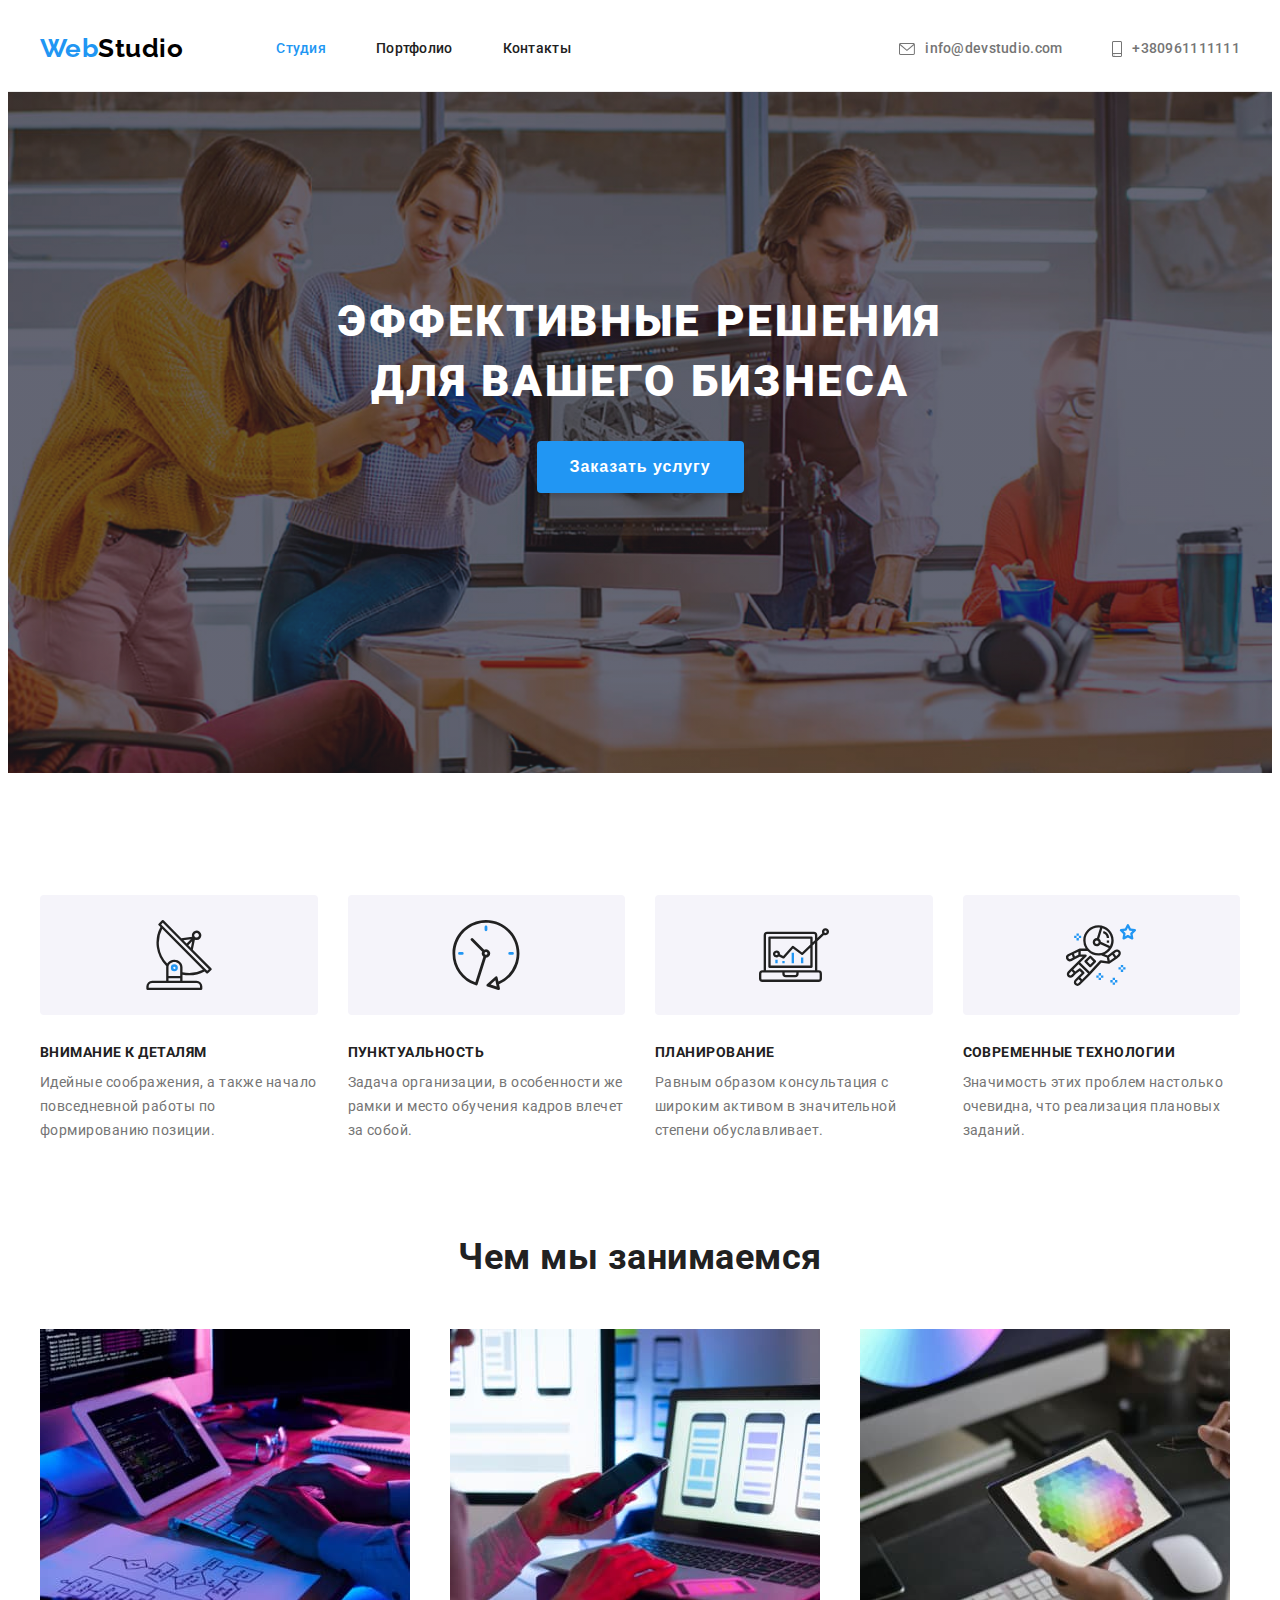
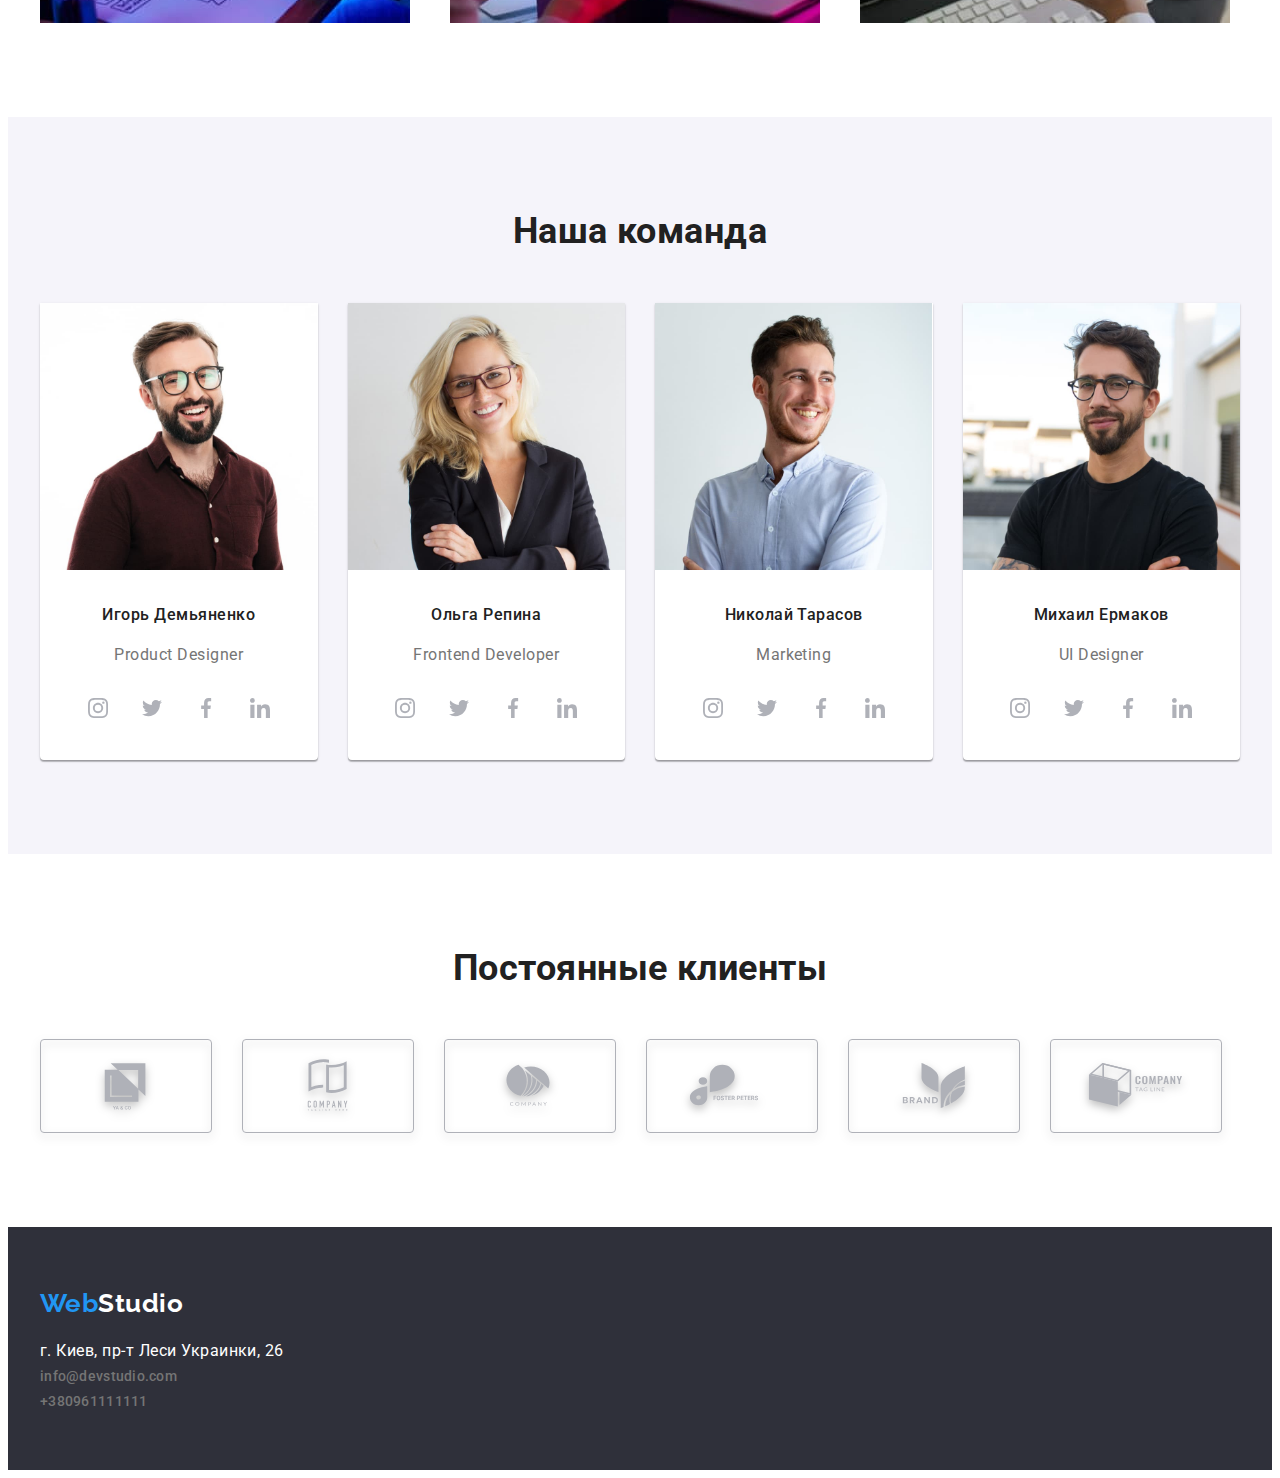
==== commit ac6fee7a: "add section clients" ====
--- a/index.html
+++ b/index.html
@@ -308,6 +308,60 @@
           </ul>
         </div>
       </section>
+      <section class="section">
+        <div class="container">
+          <h2 class="section-title">Постоянные клиенты</h2>
+          <ul class="company-list">
+            <li class="company-item">
+              <a class="company-link" href="">
+                <svg class="company-icon" width="106px" height="60px">
+                  <use href="./images/sprite.svg#icon-logo-1"></use>
+                </svg>
+              </a>
+            </li>
+
+            <li class="company-item">
+              <a class="company-link" href="">
+                <svg class="company-icon" width="106px" height="60px">
+                  <use href="./images/sprite.svg#icon-logo-2"></use>
+                </svg>
+              </a>
+            </li>
+
+            <li class="company-item">
+              <a class="company-link" class="test" href="">
+                <svg class="company-icon" width="106px" height="60px">
+                  <use href="./images/sprite.svg#icon-logo-3"></use>
+                </svg>
+              </a>
+            </li>
+
+            <li class="company-item">
+              <a class="company-link" href="">
+                <svg class="company-icon" width="106px" height="60px">
+                  <use href="./images/sprite.svg#icon-logo-4"></use>
+                </svg>
+              </a>
+            </li>
+
+            <li class="company-item">
+              <a class="company-link" href="">
+                <svg class="company-icon" width="106px" height="60px">
+                  <use href="./images/sprite.svg#icon-logo-5"></use>
+                </svg>
+              </a>
+            </li>
+
+            <li class="company-item">
+              <a class="company-link" href="">
+                <svg class="company-icon" width="106px" height="60px">
+                  <use href="./images/sprite.svg#icon-logo-6"></use>
+                </svg>
+              </a>
+            </li>
+          </ul>
+        </div>
+      </section>
     </main>
     <!-- Подвал -->
     <footer class="footer">
--- a/css/style.css
+++ b/css/style.css
@@ -339,9 +339,6 @@
 .img-container {
   display: flex;
   justify-content: center;
-
-  /* max-width: 44px;
-  max-height: 44px; */
 }
 
 .social-link {
@@ -352,26 +349,55 @@
   width: 44px;
   justify-content: center;
   align-items: center;
-}
-
-.social-link:hover {
+  color: var(--social-links-color);
+}
+
+.social-link:hover,
+.social-link:focus {
+  color: var(--accent-color);
   background-color: var(--style-color);
 }
 
 .social-icon {
-  fill: var(--social-links-color);
-
+  fill: currentColor;
   cursor: pointer;
-}
-
-.social-icon:focus,
-.social-icon:hover {
-  fill: var(--accent-color);
 }
 
 .card-userpic .social-link + .social-link {
   margin-left: 10px;
 }
+
+/* Company */
+.company-list {
+  display: flex;
+}
+
+.company-item + .company-item {
+  margin-left: var(--gap);
+}
+
+.company-link {
+  display: flex;
+  justify-content: center;
+  align-items: center;
+  width: 170px;
+  height: 92px;
+  border: 1px solid #afb1b8;
+  filter: drop-shadow(0px 4px 4px rgba(0, 0, 0, 0.25));
+  border-radius: 4px;
+  fill: var(--social-links-color);
+}
+
+.company-icon {
+  
+}
+
+.company-link:hover {
+  fill: var(--style-color);
+  border-color: var(--style-color);
+}
+
+
 
 /* Buttons*/
 .button {
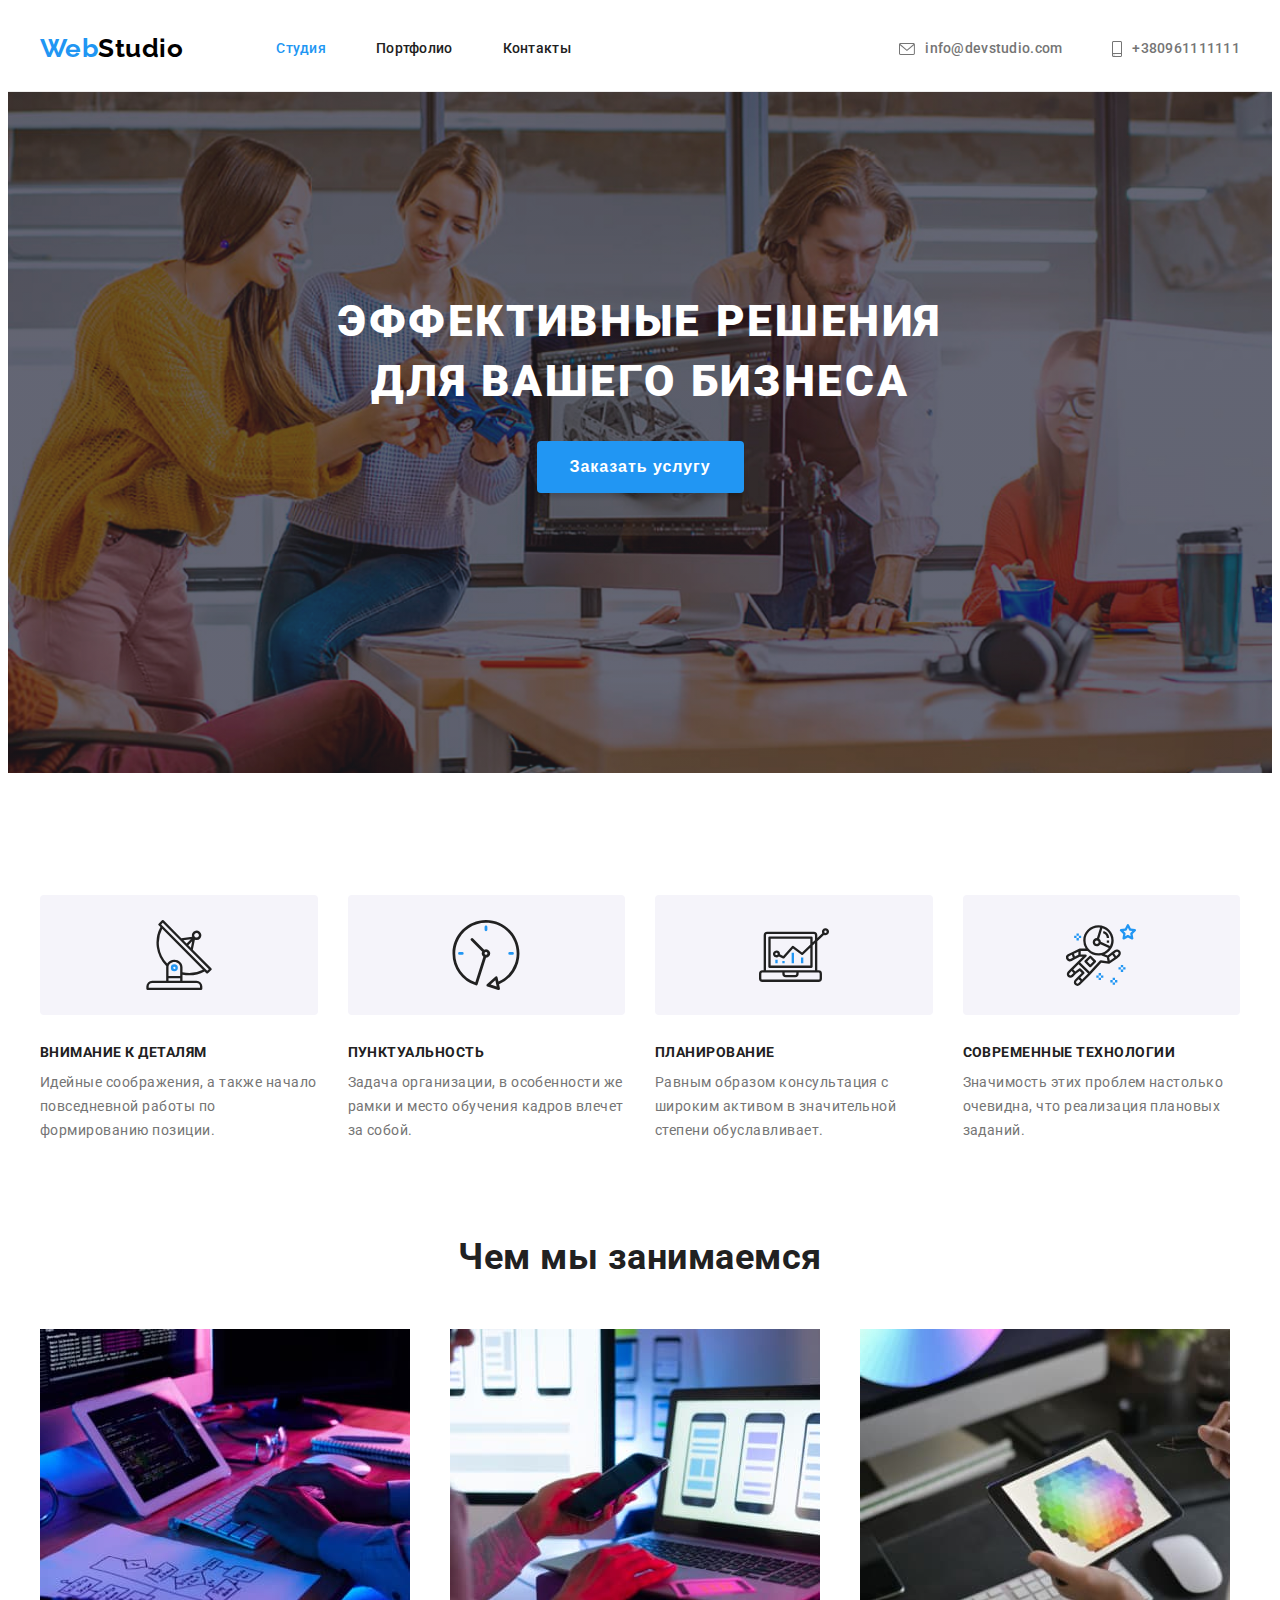
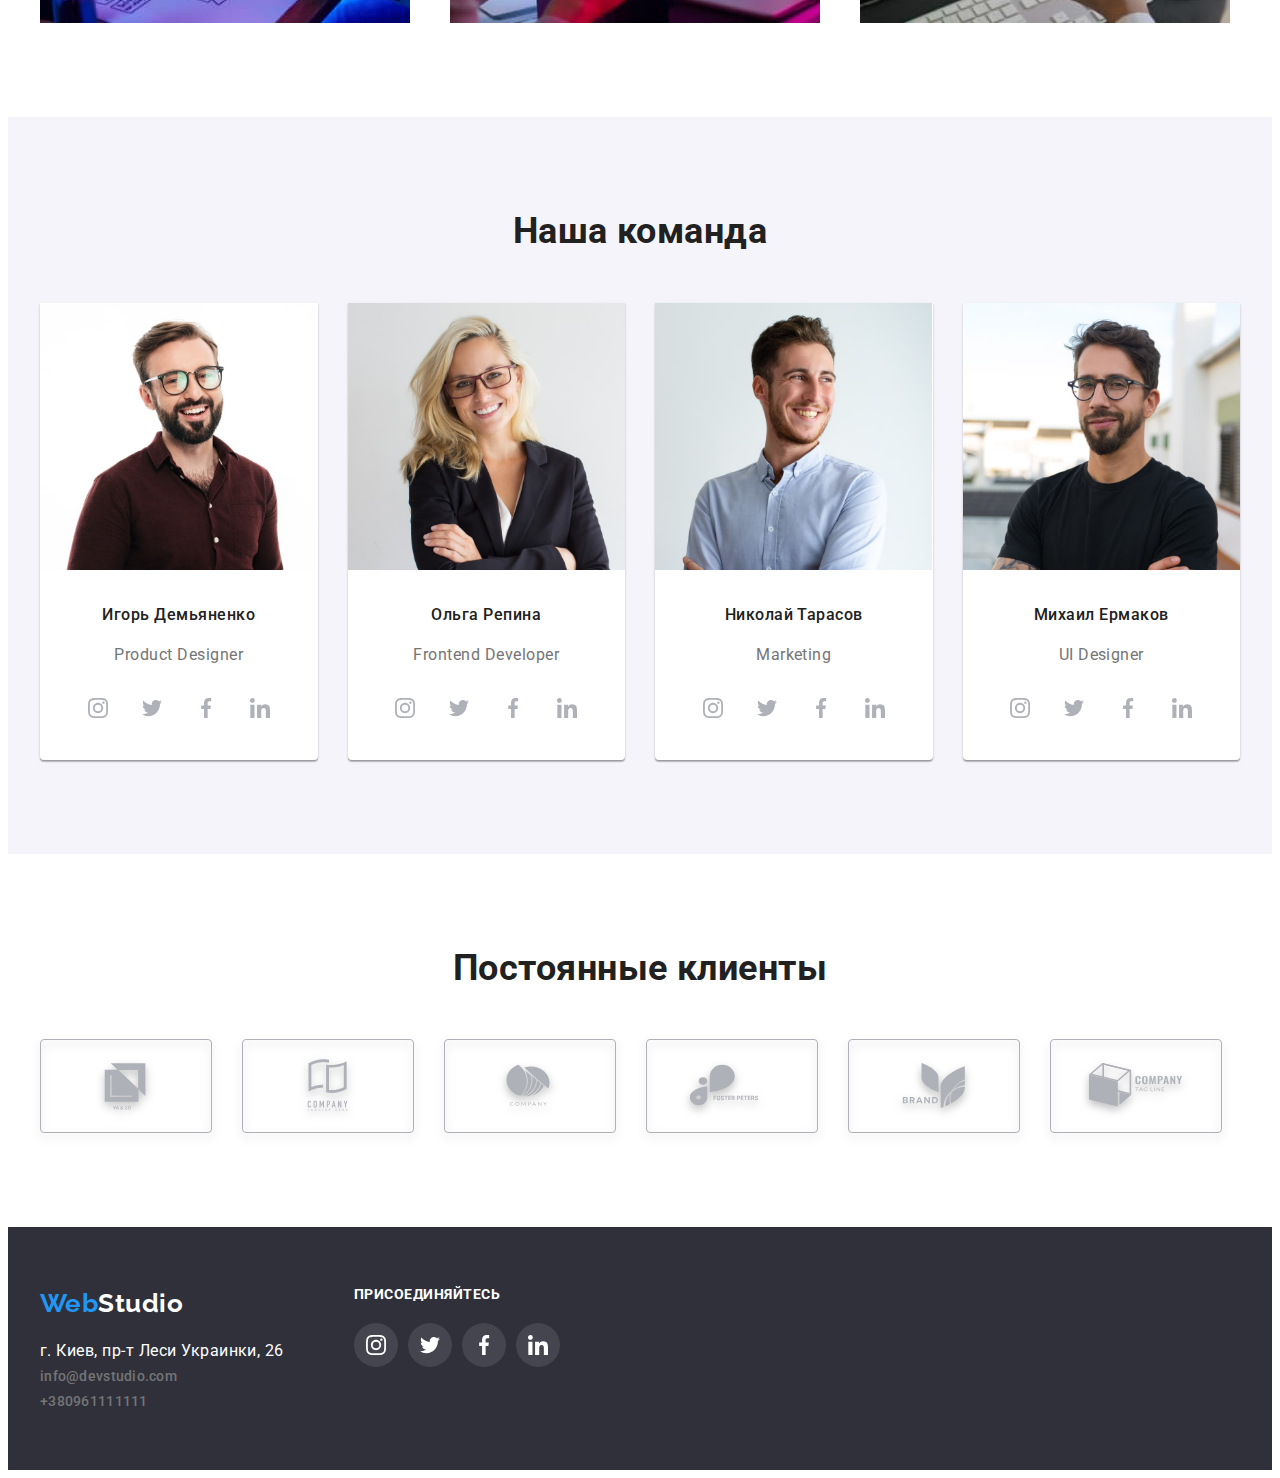
==== commit b05c23dd: "add footer icon" ====
--- a/index.html
+++ b/index.html
@@ -314,7 +314,7 @@
           <ul class="company-list">
             <li class="company-item">
               <a class="company-link" href="">
-                <svg class="company-icon" width="106px" height="60px">
+                <svg width="106px" height="60px">
                   <use href="./images/sprite.svg#icon-logo-1"></use>
                 </svg>
               </a>
@@ -322,7 +322,7 @@
 
             <li class="company-item">
               <a class="company-link" href="">
-                <svg class="company-icon" width="106px" height="60px">
+                <svg width="106px" height="60px">
                   <use href="./images/sprite.svg#icon-logo-2"></use>
                 </svg>
               </a>
@@ -330,7 +330,7 @@
 
             <li class="company-item">
               <a class="company-link" class="test" href="">
-                <svg class="company-icon" width="106px" height="60px">
+                <svg width="106px" height="60px">
                   <use href="./images/sprite.svg#icon-logo-3"></use>
                 </svg>
               </a>
@@ -338,7 +338,7 @@
 
             <li class="company-item">
               <a class="company-link" href="">
-                <svg class="company-icon" width="106px" height="60px">
+                <svg width="106px" height="60px">
                   <use href="./images/sprite.svg#icon-logo-4"></use>
                 </svg>
               </a>
@@ -346,7 +346,7 @@
 
             <li class="company-item">
               <a class="company-link" href="">
-                <svg class="company-icon" width="106px" height="60px">
+                <svg width="106px" height="60px">
                   <use href="./images/sprite.svg#icon-logo-5"></use>
                 </svg>
               </a>
@@ -354,7 +354,7 @@
 
             <li class="company-item">
               <a class="company-link" href="">
-                <svg class="company-icon" width="106px" height="60px">
+                <svg width="106px" height="60px">
                   <use href="./images/sprite.svg#icon-logo-6"></use>
                 </svg>
               </a>
@@ -366,22 +366,49 @@
     <!-- Подвал -->
     <footer class="footer">
       <div class="container footer-container">
-        <a class="logo" href="./index.html" lang="en">
-          <span class="logo-style">Web</span
-          ><span class="logo-style-footer">Studio</span></a
-        >
-        <address class="footer-text">г. Киев, пр-т Леси Украинки, 26</address>
-        <ul class="footer-contacts-list">
-          <li class="list">
-            <a class="link" href="mailto:info@devstudio.com"
-              >info@devstudio.com</a
-            >
-          </li>
-
-          <li class="list">
-            <a class="link" href="tell:+380961111111">+380961111111</a>
-          </li>
-        </ul>
+        <div>
+          <a class="logo" href="./index.html" lang="en">
+            <span class="logo-style">Web</span
+            ><span class="logo-style-footer">Studio</span></a
+          >
+          <address class="footer-text">г. Киев, пр-т Леси Украинки, 26</address>
+          <ul class="footer-contacts-list">
+            <li class="list">
+              <a class="link" href="mailto:info@devstudio.com"
+                >info@devstudio.com</a
+              >
+            </li>
+
+            <li class="list">
+              <a class="link" href="tell:+380961111111">+380961111111</a>
+            </li>
+          </ul>
+        </div>
+        <div class="social-footer">
+          <p class="social-text">присоединяйтесь</p>
+          <div class="social-flex">
+            <a class="footer-social-link" href="">
+              <svg class="social-icon" width="20px" height="20px">
+                <use href="./images/sprite.svg#icon-instagram"></use>
+              </svg>
+            </a>
+            <a class="footer-social-link" href="">
+              <svg class="social-icon" width="20px" height="20px">
+                <use href="./images/sprite.svg#icon-twitter"></use>
+              </svg>
+            </a>
+            <a class="footer-social-link" href="">
+              <svg class="social-icon" width="20px" height="20px">
+                <use href="./images/sprite.svg#icon-facebook"></use>
+              </svg>
+            </a>
+            <a class="footer-social-link" href="">
+              <svg class="social-icon" width="20px" height="20px">
+                <use href="./images/sprite.svg#icon-linkedin"></use>
+              </svg>
+            </a>
+          </div>
+        </div>
       </div>
     </footer>
   </body>
--- a/css/style.css
+++ b/css/style.css
@@ -360,7 +360,6 @@
 
 .social-icon {
   fill: currentColor;
-  cursor: pointer;
 }
 
 .card-userpic .social-link + .social-link {
@@ -388,16 +387,11 @@
   fill: var(--social-links-color);
 }
 
-.company-icon {
-  
-}
-
-.company-link:hover {
+.company-link:hover,
+.company-link:focus {
   fill: var(--style-color);
   border-color: var(--style-color);
 }
-
-
 
 /* Buttons*/
 .button {
@@ -478,6 +472,7 @@
 .footer-container {
   padding-top: 60px;
   padding-bottom: 60px;
+  display: flex;
 }
 
 .footer .footer-text {
@@ -507,3 +502,44 @@
 .footer-contacts-list .list + .list {
   margin-top: 9px;
 }
+
+.social-footer {
+  margin-left: 70px;
+}
+
+.social-text {
+  font-weight: 700;
+  font-size: 14px;
+  line-height: 1.14;
+  text-transform: uppercase;
+
+  color: var(--accent-color);
+
+  margin-bottom: 20px;
+}
+
+.social-flex {
+  display: flex;
+}
+
+.footer-social-link {
+  display: flex;
+  border: none;
+  border-radius: 50%;
+  height: 44px;
+  width: 44px;
+  justify-content: center;
+  align-items: center;
+  color: var(--accent-color);
+  background-color: rgba(255, 255, 255, 0.1);
+}
+
+.footer-social-link:hover,
+.footer-social-link:focus {
+  color: var(--accent-color);
+  background-color: var(--style-color);
+}
+
+.footer-social-link + .footer-social-link {
+  margin-left: 10px;
+}
